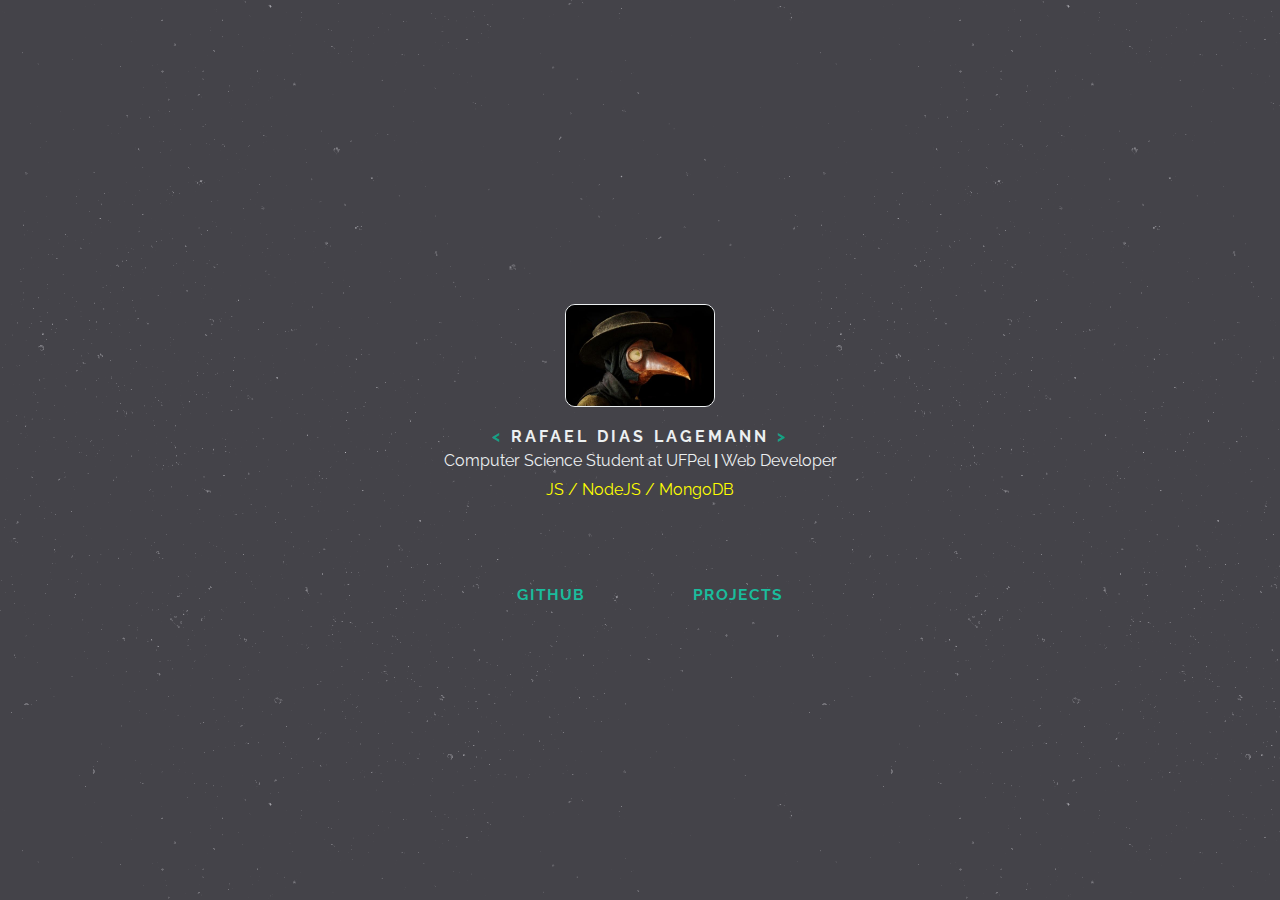
==== index.html @ 9643f569 "wip" ====
<!DOCTYPE html>
<html>
<head>
	<meta charset="utf-8">	
	<meta name="viewport" content="width=device-width, initial-scale=1">

	<title> rafael d. lagemann </title>

	<link rel="stylesheet" type="text/css" href="css/style.css">

</head>
<body>
<section class="main-sec">
<div class="detail"></div>
	<img class="avatar" src="img/ava.jpg" alt="avatar">
	<h1><span> < </span>RAFAEL DIAS LAGEMANN <span> > </span></h1>

	<section class="definition">
		<p>Computer Science Student at UFPel <b>|</b> Web Developer</p>		
	</section>
	<section class="definition">
		<p class="skills"> JS / NodeJS / MongoDB </p>		
	</section>

	<section class="contact">
		<a href="http://github.com/rdlagemann" target="_blank">GITHUB</a><a href="projects/index.html">PROJECTS</a>		
	</section>
	
</section>
	
	
	<script src="js/control.js"></script>
</body>
</html>
---- css/style.css ----
@import url('https://fonts.googleapis.com/css?family=Open+Sans:300|Raleway:200');

.c1 {
	color: #ECF0F1;
	color: #1ABC9C;
	color: #16A085;
	color: #2C3E50;
	color: #E74C3C;
}

html, body {
	height: 100%;
	color: #ECF0F1;
	background-color: #ECF0F1;
	font-family: 'Raleway', sans-serif;
	background-image: url(../img/stardust.png);
}

body {
	display: flex;
}


*{
	color: #ECF0F1;
	padding: 0;
	margin: 0;
	box-sizing: border-box;
}

a {
	color: #1ABC9C;
	text-decoration: none;
	font-weight: bold;
	padding-bottom: 5px;
	border-bottom: 3px solid transparent;
}

a:hover {
	color: #1ABC9C;
	border-bottom: 3px solid #E74C3C;
	transition: all .3s ease-out;
}

::selection {
  background: #2C3E50; /* WebKit/Blink Browsers */
  color: #E74C3C;
}



.main-sec h1 {
	text-align: center;
	font-size: 16px;
	letter-spacing: 3px;
	word-spacing: 1px;	
	margin-bottom: 5px;	
}

.main-sec h1 span {
	color: #16A085;
}

.main-sec {
	display: flex;
	flex-direction: column;
	align-items: center;
	justify-content: center;
	margin: 0 auto;
}

.detail {
	/*position: relative;
	right: 100px;
	top: 50px;
	background-color: #E74C3C;
	width: 100px;
	height: 3px;
	/*box-shadow: 30px 0 0 yellow;*/*/

}

.detail:before {
	content: '';
}

.avatar {
	width: 150px;
	height: auto;
	border-radius: 10px;
	margin:20px;
	border: 1px solid #ECF0F1;
}

.definition {
	text-align: center;
	margin-bottom: 10px;
}

.skills {
	color: yellow;
}
.contact span {
	display: block;
}

.contact {
	width: 100%;
	font-size: 16px;
	letter-spacing: 1px;
	transform: scale(1, .9);
	display: flex;
	justify-content: space-around;
	align-items: center;
	padding: 80px 0 0 20px;
}
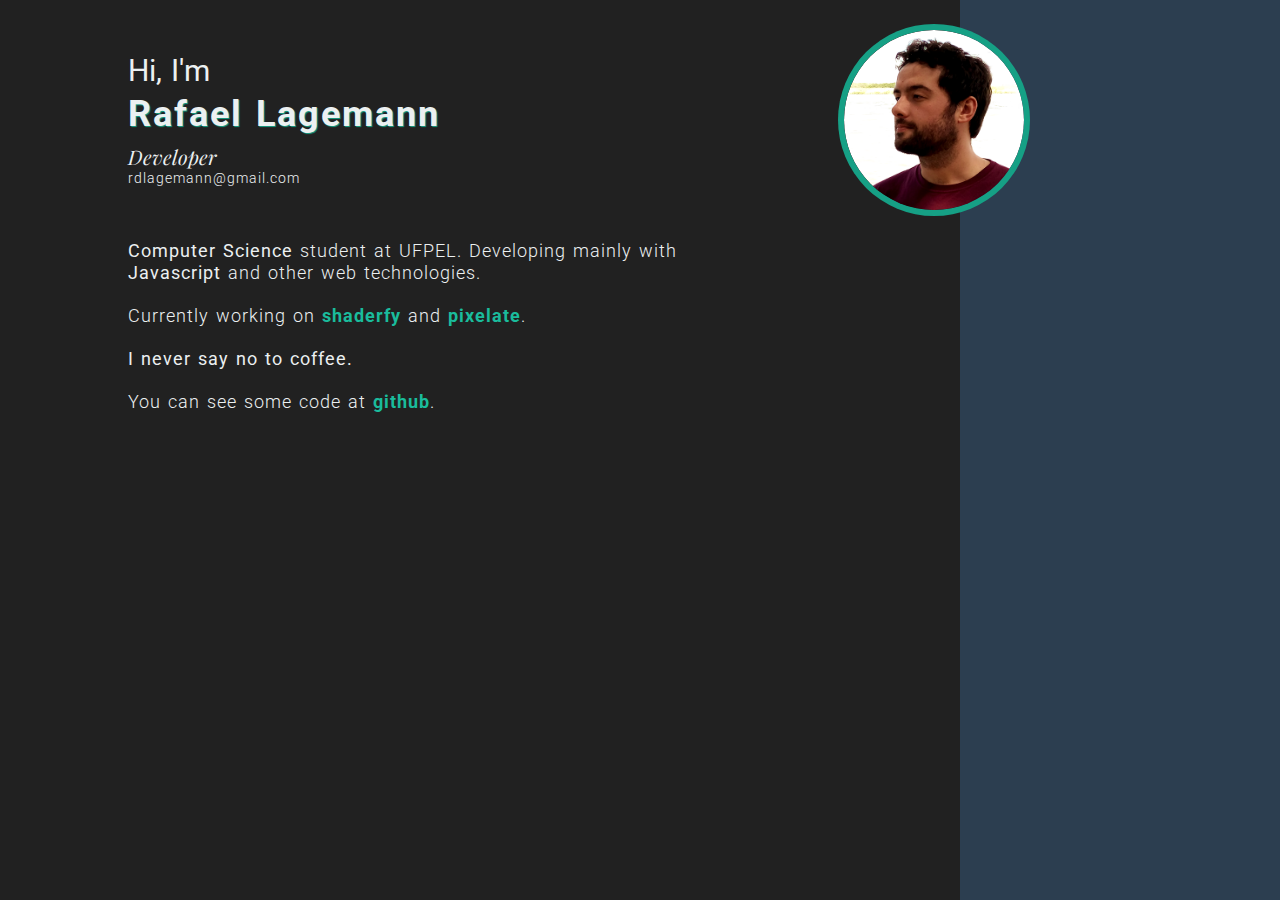
==== commit 50048a91: "updated" ====
--- a/index.html
+++ b/index.html
@@ -4,29 +4,52 @@
 	<meta charset="utf-8">	
 	<meta name="viewport" content="width=device-width, initial-scale=1">
 
-	<title> rafael d. lagemann </title>
+	<title> rafael lagemann </title>
 
+	<link rel="stylesheet" href="css/normalize.css">
+	<link rel="stylesheet" href="css/animate.css">
 	<link rel="stylesheet" type="text/css" href="css/style.css">
 
 </head>
 <body>
-<section class="main-sec">
-<div class="detail"></div>
-	<img class="avatar" src="img/ava.jpg" alt="avatar">
-	<h1><span> < </span>RAFAEL DIAS LAGEMANN <span> > </span></h1>
 
-	<section class="definition">
-		<p>Computer Science Student at UFPel <b>|</b> Web Developer</p>		
-	</section>
-	<section class="definition">
-		<p class="skills"> JS / NodeJS / MongoDB </p>		
-	</section>
+	<div class="separator">
+	</div>
+	<div class="profile-image">
+		<img src="img/profile.png" alt="Rafael Lagemann profile image.">
+	</div>
 
-	<section class="contact">
-		<a href="http://github.com/rdlagemann" target="_blank">GITHUB</a><a href="projects/index.html">PROJECTS</a>		
-	</section>
+	<div class="title left-aligned">
+			<span>Hi, I'm</span>
+			<h1 class="animated fadeInDown">Rafael Lagemann</h1>
+			<div class="subtitle">
+				<i>Developer</i>
+				<p>rdlagemann@gmail.com</p>				
+			</div>
+	</div>
 	
-</section>
+	<div class="main-section left-aligned">
+	<p>
+		<span class="animated fadeIn1">
+			<strong>Computer Science</strong> student at UFPEL. 
+			Developing mainly with <strong>Javascript</strong> and other web technologies. 
+		</span>	
+		<br>
+		<br>
+		<span class="animated fadeIn3">
+				Currently working on <a href="">shaderfy</a> and <a href="">pixelate</a>.
+		</span>		
+		<br>
+		<br>
+		<span class="animated fadeIn5">
+			<strong>I never say no to coffee.</strong> 
+			<br>
+			<br>
+			You can see some code at <a href="https://github.com/rdlagemann">github</a>.
+		</span>		
+	</p>
+
+	</div>
 	
 	
 	<script src="js/control.js"></script>
--- a/css/style.css
+++ b/css/style.css
@@ -1,4 +1,4 @@
-@import url('https://fonts.googleapis.com/css?family=Open+Sans:300|Raleway:200');
+@import url('https://fonts.googleapis.com/css?family=Playfair+Display|Roboto:300,400');
 
 .c1 {
 	color: #ECF0F1;
@@ -8,110 +8,200 @@
 	color: #E74C3C;
 }
 
-html, body {
+* {
+	margin: 0;
+	padding: 0;
+}
+
+body, html {
+	background: #212121;
+	font-family: 'Roboto', sans-serif;
+	color: #ECF0F1;
+	display: -webkit-box;
+	display: -ms-flexbox;
+	display: flex;
+	-webkit-box-orient: vertical;
+	-webkit-box-direction: normal;
+	    -ms-flex-direction: column;
+	        flex-direction: column;
+	-webkit-box-align: center;
+	    -ms-flex-align: center;
+	        align-items: center;
+	-webkit-box-pack: start;
+	    -ms-flex-pack: start;
+	        justify-content: flex-start;
+	width: 100%;
 	height: 100%;
-	color: #ECF0F1;
-	background-color: #ECF0F1;
-	font-family: 'Raleway', sans-serif;
-	background-image: url(../img/stardust.png);
-}
-
-body {
+	position: relative;
+	font-size: 18px;
+}
+
+:not(.separator) {
+	z-index: 10;
+}
+
+::selection {
+	background-color: #2C3E50;
+	color: #1ABC9C;
+}
+
+h1 {
+	margin-top: 5px;
+	margin-bottom: 10px;
+	font-size: 2rem;
+	letter-spacing: 2px;
+	word-spacing: 2px;
+	text-shadow: 1px 1px 1px #16A085;
+	flex-wrap: wrap;
+}
+
+a:link,
+a:visited {
+	text-decoration: none;
+	color: #1ABC9C;
+	font-weight: bold;
+	position: relative;
+}
+
+a::before,
+a::after{
+	position: absolute;
+	content:' ';
+	top: calc(100% + 3px);
+	right: 0;
+	width: 0;
+	height: 3px;
+}
+
+a:hover {
+	color: #16A085;
+}
+
+a:hover::before,
+a:hover::after{
+	width: 100%;
+	left: 0;
+}
+
+a::before {
+	transition: width .4s cubic-bezier(0.51, 0.18, 0, 0.88) .1s;
+	background: #2C3E50;
+}
+
+a::after {
+	transition: width .2s cubic-bezier(0.29, 0.18, 0.26, 0.83);
+	background: #E74C3C;
+}
+
+.title {
+	display: -webkit-box;
+	display: -ms-flexbox;
 	display: flex;
-}
-
-
-*{
-	color: #ECF0F1;
-	padding: 0;
-	margin: 0;
-	box-sizing: border-box;
-}
-
-a {
-	color: #1ABC9C;
-	text-decoration: none;
-	font-weight: bold;
-	padding-bottom: 5px;
-	border-bottom: 3px solid transparent;
-}
-
-a:hover {
-	color: #1ABC9C;
-	border-bottom: 3px solid #E74C3C;
-	transition: all .3s ease-out;
-}
-
-::selection {
-  background: #2C3E50; /* WebKit/Blink Browsers */
-  color: #E74C3C;
-}
-
-
-
-.main-sec h1 {
-	text-align: center;
-	font-size: 16px;
-	letter-spacing: 3px;
-	word-spacing: 1px;	
-	margin-bottom: 5px;	
-}
-
-.main-sec h1 span {
-	color: #16A085;
-}
-
-.main-sec {
-	display: flex;
-	flex-direction: column;
-	align-items: center;
-	justify-content: center;
-	margin: 0 auto;
-}
-
-.detail {
-	/*position: relative;
-	right: 100px;
-	top: 50px;
-	background-color: #E74C3C;
-	width: 100px;
-	height: 3px;
-	/*box-shadow: 30px 0 0 yellow;*/*/
-
-}
-
-.detail:before {
-	content: '';
-}
-
-.avatar {
-	width: 150px;
-	height: auto;
-	border-radius: 10px;
-	margin:20px;
-	border: 1px solid #ECF0F1;
-}
-
-.definition {
-	text-align: center;
-	margin-bottom: 10px;
-}
-
-.skills {
-	color: yellow;
-}
-.contact span {
-	display: block;
-}
-
-.contact {
+	-webkit-box-orient: vertical;
+	-webkit-box-direction: normal;
+	    -ms-flex-direction: column;
+	        flex-direction: column;
+	-webkit-box-align: start;
+	    -ms-flex-align: start;
+	        align-items: flex-start;
+	font-size: 20px;
+	margin: 0;	
+}
+
+.title span {
+	font-size: 30px;
+	word-spacing: 2px; 
+}
+.subtitle {
+	flex-wrap: wrap;
+}
+.subtitle i {
+	font-family: 'Playfair Display', 'Times New Roman', Times, serif;
+}
+
+.subtitle p {
+	font-size: .7em;
+	font-weight: 300;
+	letter-spacing: 1px;
+}
+
+.main-section {
+	position: relative;
+	font-weight: 300;
+	width: 50%;
+	font-size: 1rem;
+	word-spacing: 2px;
+	letter-spacing: 1px;
+	line-height: 1.2em;
+	flex-wrap: wrap;
+}
+
+.left-aligned{
+	-ms-flex-item-align: start;
+	    align-self: flex-start;
+	margin-left: 10%;
+	margin-top: 3rem;
+}
+
+.profile-image{
+	position: absolute;
+	top: 30px;
+	right: 20%;
+	max-width: 180px;
+	max-height: 180px;
+	border-radius: 50%;
+	overflow: hidden;
+	/* box-shadow: 0 0 30px 2px #212121; */
+	box-shadow: 0 0 0 6px #16A085;
+}
+
+.profile-image:hover img {
+	transform: scale(1.1);
+	transition: all .5s;
+}
+
+.profile-image img{
+	max-width: 100%;
+	width: 180px;
+	height: 180px;
+	border-radius: 50%;
+	transition: all .5s linear;	
+}
+
+.separator{
+	z-index: 1;
+	content:"";
 	width: 100%;
-	font-size: 16px;
-	letter-spacing: 1px;
-	transform: scale(1, .9);
-	display: flex;
-	justify-content: space-around;
-	align-items: center;
-	padding: 80px 0 0 20px;
-}
-
+	height: 100%;
+	position: absolute;
+	left: 75%;
+	top: 0;
+	background-color: #2C3E50;
+}
+
+@media only screen and (max-width: 780px) {
+	html, body {
+		font-size: 16px;
+	}
+	.profile-image {
+		right: 10%;
+	}
+}
+
+@media only screen and (max-width: 600px) {
+	.separator {
+		right:0;
+	}
+
+	.profile-image {
+		display: none;
+	}
+
+	.main-section {
+		width: 90%;
+	}
+	.left-aligned {
+		margin-left: 5%;
+	}
+
+}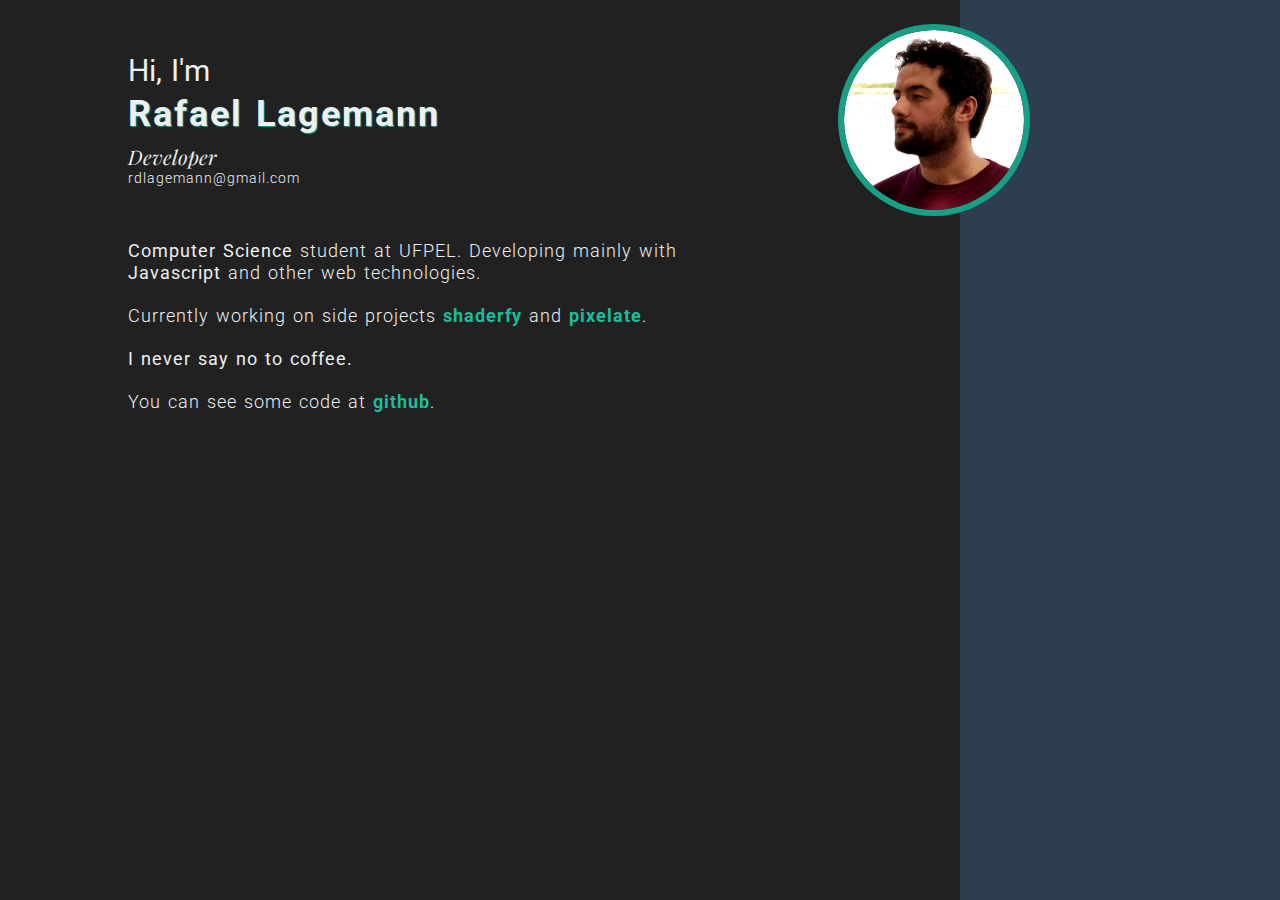
==== commit f6690808: "fixed links & compressed png" ====
--- a/index.html
+++ b/index.html
@@ -37,7 +37,7 @@
 		<br>
 		<br>
 		<span class="animated fadeIn3">
-				Currently working on <a href="">shaderfy</a> and <a href="">pixelate</a>.
+				Currently working on side projects <a href="https://github.com/rdlagemann/shaderfy" target="_blank">shaderfy</a> and <a href="https://rdlagemann.github.io/pixelate/" target="_blank">pixelate</a>.
 		</span>		
 		<br>
 		<br>
@@ -45,7 +45,7 @@
 			<strong>I never say no to coffee.</strong> 
 			<br>
 			<br>
-			You can see some code at <a href="https://github.com/rdlagemann">github</a>.
+			You can see some code at <a href="https://github.com/rdlagemann" target="_blank">github</a>.
 		</span>		
 	</p>
 
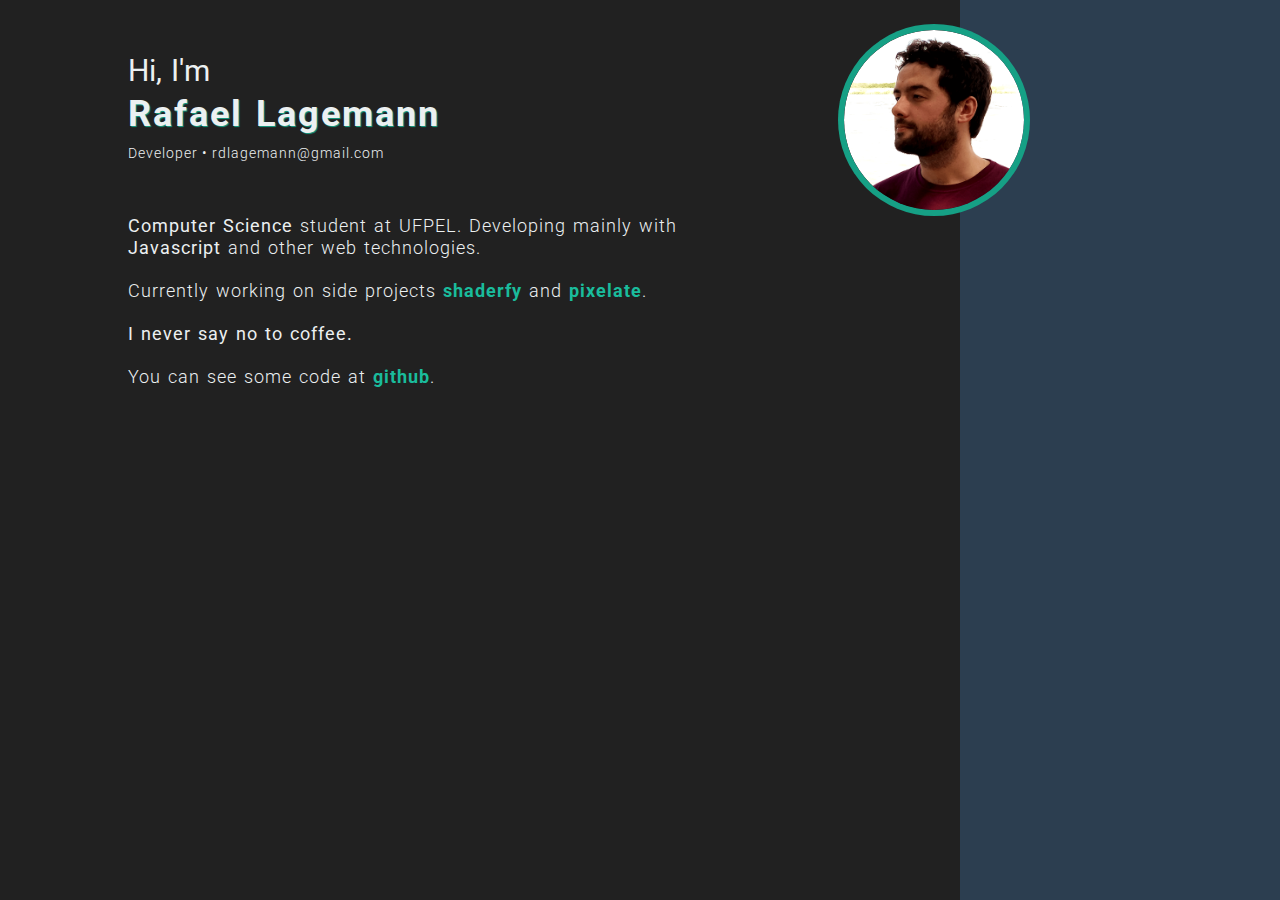
==== commit eab46115: "afonts fix" ====
--- a/index.html
+++ b/index.html
@@ -23,8 +23,7 @@
 			<span>Hi, I'm</span>
 			<h1 class="animated fadeInDown">Rafael Lagemann</h1>
 			<div class="subtitle">
-				<i>Developer</i>
-				<p>rdlagemann@gmail.com</p>				
+				<p>Developer &bull; rdlagemann@gmail.com</p>				
 			</div>
 	</div>
 	
--- a/css/style.css
+++ b/css/style.css
@@ -1,4 +1,4 @@
-@import url('https://fonts.googleapis.com/css?family=Playfair+Display|Roboto:300,400');
+@import url('https://fonts.googleapis.com/css?family=Roboto:300,400');
 
 .c1 {
 	color: #ECF0F1;
@@ -34,6 +34,7 @@
 	height: 100%;
 	position: relative;
 	font-size: 18px;
+	overflow-x: hidden;
 }
 
 :not(.separator) {
@@ -115,9 +116,6 @@
 .subtitle {
 	flex-wrap: wrap;
 }
-.subtitle i {
-	font-family: 'Playfair Display', 'Times New Roman', Times, serif;
-}
 
 .subtitle p {
 	font-size: .7em;
@@ -151,7 +149,6 @@
 	max-height: 180px;
 	border-radius: 50%;
 	overflow: hidden;
-	/* box-shadow: 0 0 30px 2px #212121; */
 	box-shadow: 0 0 0 6px #16A085;
 }
 
@@ -165,18 +162,20 @@
 	width: 180px;
 	height: 180px;
 	border-radius: 50%;
-	transition: all .5s linear;	
+	transition: all .5s;	
 }
 
 .separator{
+	position: absolute;
 	z-index: 1;
-	content:"";
+	content:" ";
 	width: 100%;
 	height: 100%;
 	position: absolute;
 	left: 75%;
 	top: 0;
 	background-color: #2C3E50;
+	overflow: hidden;
 }
 
 @media only screen and (max-width: 780px) {
@@ -193,7 +192,8 @@
 		right:0;
 	}
 
-	.profile-image {
+	.profile-image,
+	.separator {
 		display: none;
 	}
 
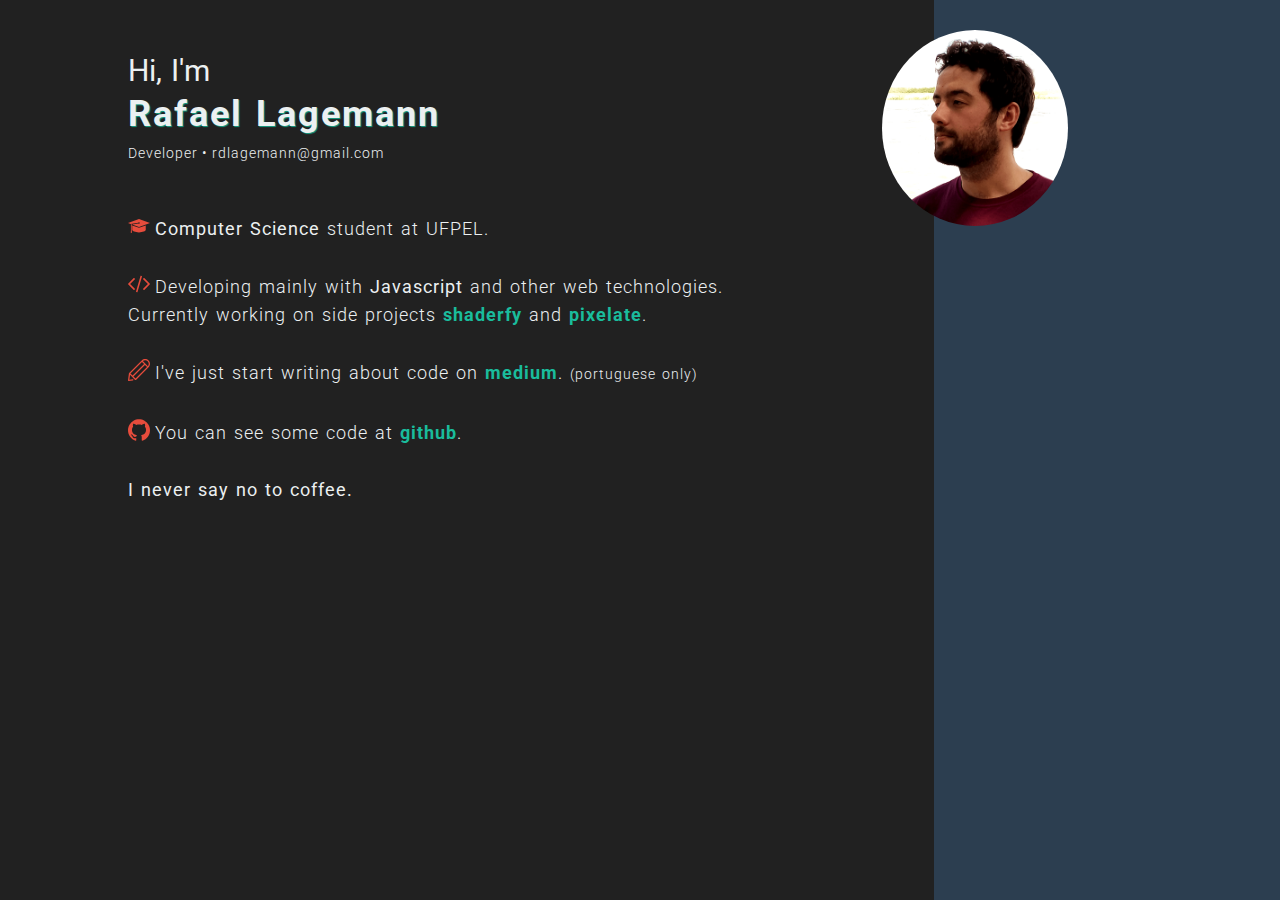
==== commit 6c97c808: "icons & medium link" ====
--- a/index.html
+++ b/index.html
@@ -29,28 +29,29 @@
 	
 	<div class="main-section left-aligned">
 	<p>
-		<span class="animated fadeIn1">
+		<span class="align"><img class="svg-icon animated fadeIn3" src="img/graduation-hat.svg" alt=""></span>
 			<strong>Computer Science</strong> student at UFPEL. 
-			Developing mainly with <strong>Javascript</strong> and other web technologies. 
 		</span>	
 		<br>
 		<br>
-		<span class="animated fadeIn3">
-				Currently working on side projects <a href="https://github.com/rdlagemann/shaderfy" target="_blank">shaderfy</a> and <a href="https://rdlagemann.github.io/pixelate/" target="_blank">pixelate</a>.
-		</span>		
+		<span class="align"><img class="svg-icon animated fadeIn3" src="img/code.svg" alt=""></span>
+		Developing mainly with <strong>Javascript</strong> and other web technologies. Currently working on side projects <a href="https://github.com/rdlagemann/shaderfy" target="_blank">shaderfy</a> 
+		and <a href="https://rdlagemann.github.io/pixelate/" target="_blank">pixelate</a>.	
 		<br>
 		<br>
-		<span class="animated fadeIn5">
-			<strong>I never say no to coffee.</strong> 
+		<span class="align"><img class="svg-icon animated fadeIn3" src="img/edit.svg" alt=""></span>
+			I've just start writing about code on <a href="https://medium.com/@rdlagemann" target="_blank">medium</a>. <small>(portuguese only)</small>
 			<br>
 			<br>
+			<span class="align"><img class="svg-icon animated fadeIn3" src="img/github-logo.svg" alt=""></span>
 			You can see some code at <a href="https://github.com/rdlagemann" target="_blank">github</a>.
-		</span>		
+			<br>
+			<br>
+			<strong>I never say no to coffee.</strong> 	
 	</p>
 
 	</div>
 	
-	
 	<script src="js/control.js"></script>
 </body>
 </html>
--- a/css/style.css
+++ b/css/style.css
@@ -41,6 +41,11 @@
 	z-index: 10;
 }
 
+::-moz-selection {
+	background-color: #2C3E50;
+	color: #1ABC9C;
+}
+
 ::selection {
 	background-color: #2C3E50;
 	color: #1ABC9C;
@@ -53,7 +58,8 @@
 	letter-spacing: 2px;
 	word-spacing: 2px;
 	text-shadow: 1px 1px 1px #16A085;
-	flex-wrap: wrap;
+	-ms-flex-wrap: wrap;
+	    flex-wrap: wrap;
 }
 
 a:link,
@@ -85,11 +91,15 @@
 }
 
 a::before {
+	-webkit-transition: width .4s cubic-bezier(0.51, 0.18, 0, 0.88) .1s;
+	-o-transition: width .4s cubic-bezier(0.51, 0.18, 0, 0.88) .1s;
 	transition: width .4s cubic-bezier(0.51, 0.18, 0, 0.88) .1s;
 	background: #2C3E50;
 }
 
 a::after {
+	-webkit-transition: width .2s cubic-bezier(0.29, 0.18, 0.26, 0.83);
+	-o-transition: width .2s cubic-bezier(0.29, 0.18, 0.26, 0.83);
 	transition: width .2s cubic-bezier(0.29, 0.18, 0.26, 0.83);
 	background: #E74C3C;
 }
@@ -114,7 +124,8 @@
 	word-spacing: 2px; 
 }
 .subtitle {
-	flex-wrap: wrap;
+	-ms-flex-wrap: wrap;
+	    flex-wrap: wrap;
 }
 
 .subtitle p {
@@ -131,7 +142,25 @@
 	word-spacing: 2px;
 	letter-spacing: 1px;
 	line-height: 1.2em;
-	flex-wrap: wrap;
+	-ms-flex-wrap: wrap;
+	    flex-wrap: wrap;
+}
+
+.main-section p {
+	line-height: 1.6em;
+}
+
+.align {
+	position: relative;
+	margin-right: 1.5em;	
+}
+
+.svg-icon {
+	width: 1.2em;
+	height: auto;
+	position: absolute;
+	bottom: 2px;
+	left: 0;	
 }
 
 .left-aligned{
@@ -144,25 +173,18 @@
 .profile-image{
 	position: absolute;
 	top: 30px;
-	right: 20%;
-	max-width: 180px;
-	max-height: 180px;
+	left: 60%;
+	height: auto;
+	width: auto;
 	border-radius: 50%;
 	overflow: hidden;
-	box-shadow: 0 0 0 6px #16A085;
-}
-
-.profile-image:hover img {
-	transform: scale(1.1);
-	transition: all .5s;
+	text-align: center;
 }
 
 .profile-image img{
-	max-width: 100%;
-	width: 180px;
-	height: 180px;
+	width: 45%;
+	height: auto;
 	border-radius: 50%;
-	transition: all .5s;	
 }
 
 .separator{
@@ -172,26 +194,20 @@
 	width: 100%;
 	height: 100%;
 	position: absolute;
-	left: 75%;
+	left: 73%;
 	top: 0;
 	background-color: #2C3E50;
-	overflow: hidden;
+	overflow-x: hidden;
 }
 
 @media only screen and (max-width: 780px) {
 	html, body {
 		font-size: 16px;
 	}
-	.profile-image {
-		right: 10%;
-	}
+	
 }
 
 @media only screen and (max-width: 600px) {
-	.separator {
-		right:0;
-	}
-
 	.profile-image,
 	.separator {
 		display: none;
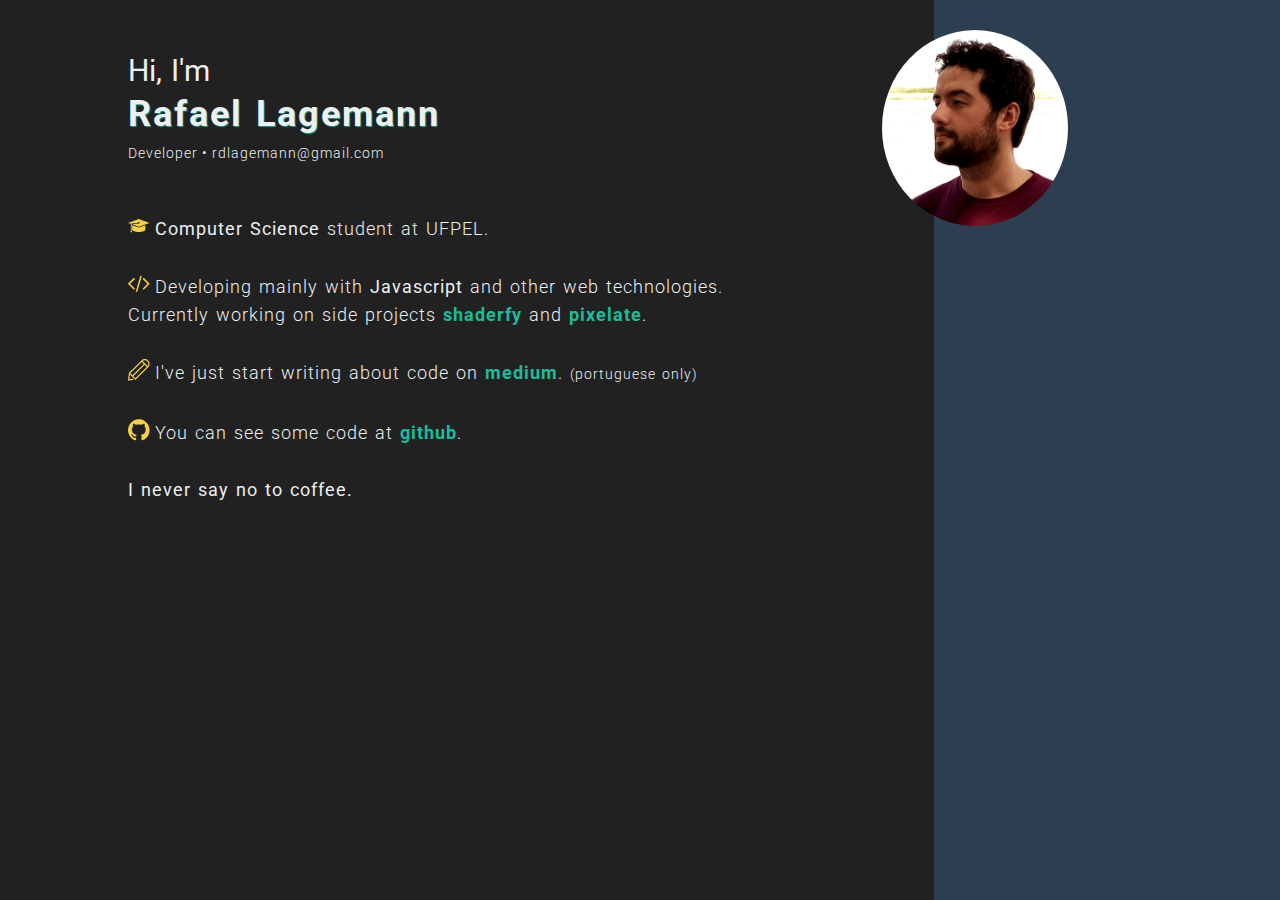
==== commit 67c8f243: "svg updated" ====
--- a/index.html
+++ b/index.html
@@ -29,21 +29,21 @@
 	
 	<div class="main-section left-aligned">
 	<p>
-		<span class="align"><img class="svg-icon animated fadeIn3" src="img/graduation-hat.svg" alt=""></span>
+		<span class="align"><svg class="svg-icon animated fadeIn3" xmlns="http://www.w3.org/2000/svg" width="512" height="512" viewBox="0 0 65.4 65.4"><style>.a{fill:#e74c3c;}</style><path d="M12.7 30.9v13.8c0 2.8 9 7 20 7 11.1 0 20-4.2 20-7v-13.8l-20 7.2L12.7 30.9z" class="a"/><path d="M11.1 48.8v-21.4H8.7v21.4c-0.7 0.4-1.2 1.1-1.2 2 0 1.3 1 2.3 2.3 2.3 1.3 0 2.3-1 2.3-2.3C12.2 50 11.8 49.2 11.1 48.8z" class="a"/><path d="M30.4 23.1c0.3-0.9 1.2-1.6 2.3-1.6 1.3 0 2.4 1.1 2.4 2.4 0 1.3-1.1 2.4-2.4 2.4 -0.8 0-1.4-0.4-1.9-0.9l-18.6 2.9 20.5 7.3 32.7-11.7L32.7 12.2 0 23.9l7.6 2.7L30.4 23.1z" class="a"/></svg></span>
 			<strong>Computer Science</strong> student at UFPEL. 
 		</span>	
 		<br>
 		<br>
-		<span class="align"><img class="svg-icon animated fadeIn3" src="img/code.svg" alt=""></span>
+		<span class="align"><svg class="svg-icon animated fadeIn3" xmlns="http://www.w3.org/2000/svg" width="512" height="512" viewBox="0 0 522.5 522.5"><style>.a{fill:#e74c3c;}</style><path d="M325.8 70.5l-17.7-4.9c-2.3-0.8-4.5-0.5-6.7 0.7 -2.2 1.2-3.7 3.1-4.4 5.6L190.4 440.5c-0.8 2.5-0.5 4.8 0.7 7 1.2 2.2 3.1 3.7 5.6 4.4l17.7 4.9c2.3 0.8 4.5 0.5 6.7-0.7 2.2-1.2 3.7-3.1 4.4-5.6L332 81.9c0.8-2.5 0.5-4.8-0.7-7C330.1 72.7 328.2 71.3 325.8 70.5z" class="a"/><path d="M166.2 142.5c0-2.5-1-4.7-2.9-6.6l-14.3-14.3c-1.9-1.9-4.1-2.9-6.6-2.9s-4.7 1-6.6 2.9L2.9 254.7C1 256.6 0 258.8 0 261.2c0 2.5 1 4.7 2.9 6.6l133 133c1.9 1.9 4.1 2.9 6.6 2.9s4.7-1 6.6-2.9l14.3-14.3c1.9-1.9 2.9-4.1 2.9-6.6 0-2.5-1-4.7-2.9-6.6L51.1 261.2l112.2-112.2C165.2 147.1 166.2 144.9 166.2 142.5z" class="a"/><path d="M519.6 254.7L386.6 121.6c-1.9-1.9-4.1-2.9-6.6-2.9 -2.5 0-4.7 1-6.6 2.9l-14.3 14.3c-1.9 1.9-2.9 4.1-2.9 6.6s0.9 4.7 2.9 6.6l112.2 112.2L359.2 373.4c-1.9 1.9-2.9 4.1-2.9 6.6 0 2.5 0.9 4.7 2.9 6.6l14.3 14.3c1.9 1.9 4.1 2.9 6.6 2.9 2.5 0 4.7-1 6.6-2.9L519.6 267.8c1.9-1.9 2.9-4.1 2.9-6.6C522.5 258.8 521.5 256.6 519.6 254.7z" class="a"/></svg></span>
 		Developing mainly with <strong>Javascript</strong> and other web technologies. Currently working on side projects <a href="https://github.com/rdlagemann/shaderfy" target="_blank">shaderfy</a> 
 		and <a href="https://rdlagemann.github.io/pixelate/" target="_blank">pixelate</a>.	
 		<br>
 		<br>
-		<span class="align"><img class="svg-icon animated fadeIn3" src="img/edit.svg" alt=""></span>
+		<span class="align"> <svg class="svg-icon animated fadeIn3" xmlns="http://www.w3.org/2000/svg" viewBox="0 0 469.3 469.3" width="512" height="512"><path d="M438.9 30.4c-40.4-40.5-106.1-40.5-146.5 0l-268.6 268.5c-2.1 2.1-3.4 4.8-3.8 7.7l-19.9 147.4c-0.6 4.2 0.9 8.4 3.8 11.3 2.5 2.5 6 4 9.5 4 0.6 0 1.2 0 1.8-0.1l88.8-12c7.4-1 12.6-7.8 11.6-15.2 -1-7.4-7.8-12.6-15.2-11.6l-71.2 9.6 13.9-102.8 108.2 108.2c2.5 2.5 6 4 9.5 4s7-1.4 9.5-4l268.6-268.5c19.6-19.6 30.4-45.6 30.4-73.3S458.5 49.9 438.9 30.4zM297.6 63.4l45.1 45.1 -245.1 245.1 -45.1-45.1L297.6 63.4zM160.9 416.8l-44.1-44.1 245.1-245.1 44.1 44.1L160.9 416.8zM424.8 152.4l-107.9-107.9c13.7-11.3 30.8-17.5 48.8-17.5 20.5 0 39.7 8 54.2 22.4s22.4 33.7 22.4 54.2C442.3 121.7 436.1 138.7 424.8 152.4z" fill="#e74c3c"/></svg></span>
 			I've just start writing about code on <a href="https://medium.com/@rdlagemann" target="_blank">medium</a>. <small>(portuguese only)</small>
 			<br>
 			<br>
-			<span class="align"><img class="svg-icon animated fadeIn3" src="img/github-logo.svg" alt=""></span>
+			<span class="align"><svg class="svg-icon animated fadeIn3" xmlns="http://www.w3.org/2000/svg" width="512" height="512" viewBox="0 0 438.5 438.5"><path d="M409.1 114.6c-19.6-33.6-46.2-60.2-79.8-79.8C295.7 15.2 259.1 5.4 219.3 5.4c-39.8 0-76.5 9.8-110.1 29.4 -33.6 19.6-60.2 46.2-79.8 79.8C9.8 148.2 0 184.9 0 224.6c0 47.8 13.9 90.7 41.8 128.9 27.9 38.2 63.9 64.6 108.1 79.2 5.1 1 8.9 0.3 11.4-2 2.5-2.3 3.7-5.1 3.7-8.6 0-0.6 0-5.7-0.1-15.4 -0.1-9.7-0.1-18.2-0.1-25.4l-6.6 1.1c-4.2 0.8-9.5 1.1-15.8 1 -6.4-0.1-13-0.8-19.8-2 -6.9-1.2-13.2-4.1-19.1-8.6 -5.9-4.5-10.1-10.3-12.6-17.6l-2.9-6.6c-1.9-4.4-4.9-9.2-9-14.6 -4.1-5.3-8.2-8.9-12.4-10.8l-2-1.4c-1.3-1-2.6-2.1-3.7-3.4 -1.1-1.3-2-2.7-2.6-4 -0.6-1.3-0.1-2.4 1.4-3.3 1.5-0.9 4.3-1.3 8.3-1.3l5.7 0.9c3.8 0.8 8.5 3 14.1 6.9 5.6 3.8 10.2 8.8 13.8 14.8 4.4 7.8 9.7 13.8 15.8 17.8 6.2 4.1 12.4 6.1 18.7 6.1 6.3 0 11.7-0.5 16.3-1.4 4.6-1 8.8-2.4 12.8-4.3 1.7-12.8 6.4-22.6 14-29.4 -10.8-1.1-20.6-2.9-29.3-5.1 -8.7-2.3-17.6-6-26.8-11.1 -9.2-5.1-16.9-11.5-23-19.1 -6.1-7.6-11.1-17.6-15-30 -3.9-12.4-5.9-26.6-5.9-42.8 0-23 7.5-42.6 22.6-58.8 -7-17.3-6.4-36.7 2-58.2 5.5-1.7 13.7-0.4 24.6 3.9 10.9 4.3 18.8 8 23.8 11 5 3 9.1 5.6 12.1 7.7 17.7-4.9 36-7.4 54.8-7.4s37.1 2.5 54.8 7.4l10.8-6.8c7.4-4.6 16.2-8.8 26.3-12.6 10.1-3.8 17.8-4.9 23.1-3.1 8.6 21.5 9.3 40.9 2.3 58.2 15 16.2 22.6 35.8 22.6 58.8 0 16.2-2 30.5-5.9 43 -3.9 12.5-8.9 22.5-15.1 30 -6.2 7.5-13.9 13.9-23.1 19 -9.2 5.1-18.2 8.9-26.8 11.1 -8.7 2.3-18.4 4-29.3 5.1 9.9 8.6 14.8 22.1 14.8 40.5v60.2c0 3.4 1.2 6.3 3.6 8.6 2.4 2.3 6.1 3 11.3 2 44.2-14.7 80.2-41.1 108.1-79.2 27.9-38.2 41.8-81.1 41.8-128.9C438.5 184.9 428.7 148.2 409.1 114.6z" fill="#e74c3c"/></svg></span>
 			You can see some code at <a href="https://github.com/rdlagemann" target="_blank">github</a>.
 			<br>
 			<br>
--- a/css/style.css
+++ b/css/style.css
@@ -101,7 +101,7 @@
 	-webkit-transition: width .2s cubic-bezier(0.29, 0.18, 0.26, 0.83);
 	-o-transition: width .2s cubic-bezier(0.29, 0.18, 0.26, 0.83);
 	transition: width .2s cubic-bezier(0.29, 0.18, 0.26, 0.83);
-	background: #E74C3C;
+	background: #f4d142;
 }
 
 .title {
@@ -154,13 +154,20 @@
 	position: relative;
 	margin-right: 1.5em;	
 }
+svg .a {
+	fill: #f4d142;
+}
+
+svg path {
+	fill: #f4d142;	
+}
 
 .svg-icon {
 	width: 1.2em;
 	height: auto;
 	position: absolute;
 	bottom: 2px;
-	left: 0;	
+	left: 0;
 }
 
 .left-aligned{
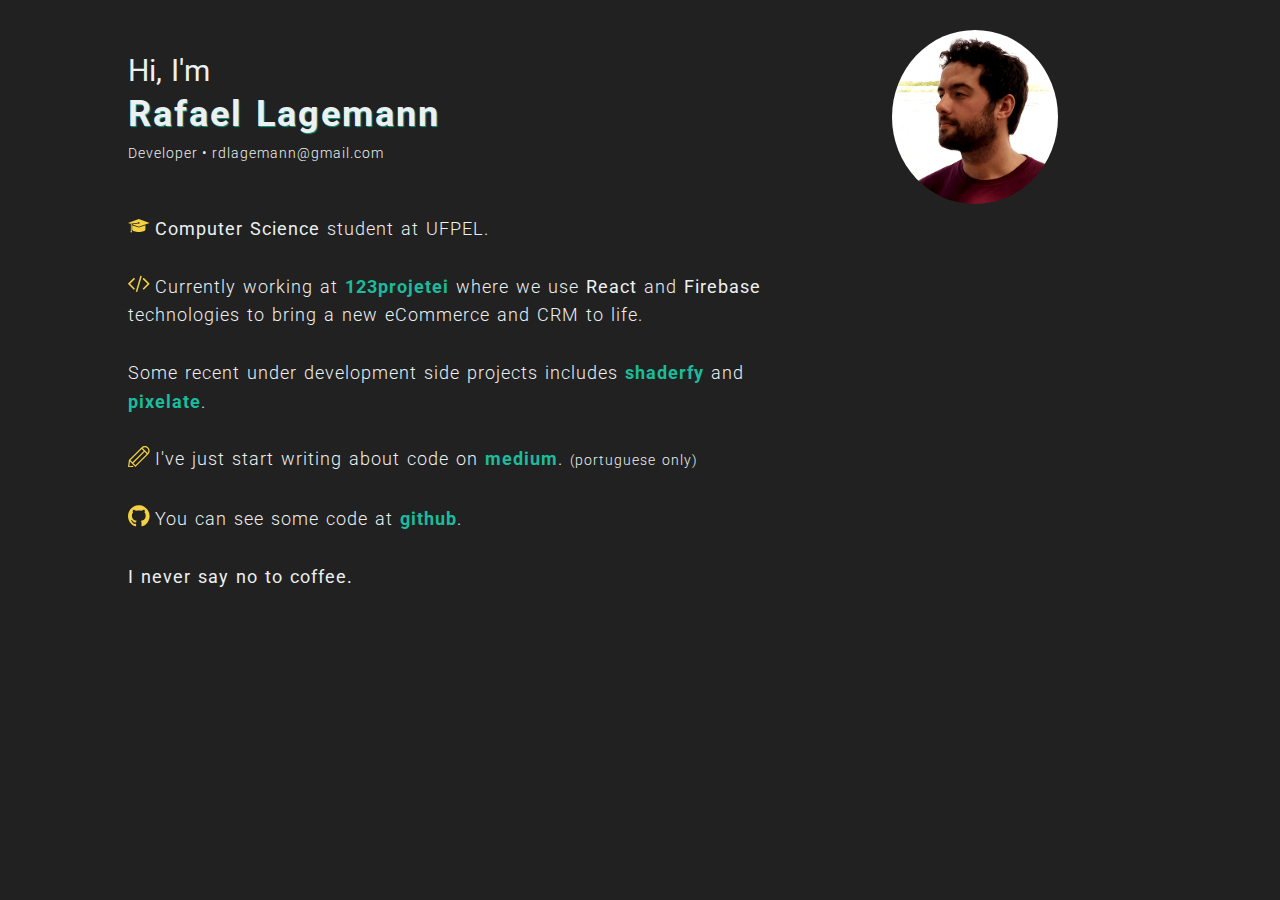
==== commit d32ac619: "update" ====
--- a/index.html
+++ b/index.html
@@ -13,8 +13,6 @@
 </head>
 <body>
 
-	<div class="separator">
-	</div>
 	<div class="profile-image">
 		<img src="img/profile.png" alt="Rafael Lagemann profile image.">
 	</div>
@@ -35,7 +33,10 @@
 		<br>
 		<br>
 		<span class="align"><svg class="svg-icon animated fadeIn3" xmlns="http://www.w3.org/2000/svg" width="512" height="512" viewBox="0 0 522.5 522.5"><style>.a{fill:#e74c3c;}</style><path d="M325.8 70.5l-17.7-4.9c-2.3-0.8-4.5-0.5-6.7 0.7 -2.2 1.2-3.7 3.1-4.4 5.6L190.4 440.5c-0.8 2.5-0.5 4.8 0.7 7 1.2 2.2 3.1 3.7 5.6 4.4l17.7 4.9c2.3 0.8 4.5 0.5 6.7-0.7 2.2-1.2 3.7-3.1 4.4-5.6L332 81.9c0.8-2.5 0.5-4.8-0.7-7C330.1 72.7 328.2 71.3 325.8 70.5z" class="a"/><path d="M166.2 142.5c0-2.5-1-4.7-2.9-6.6l-14.3-14.3c-1.9-1.9-4.1-2.9-6.6-2.9s-4.7 1-6.6 2.9L2.9 254.7C1 256.6 0 258.8 0 261.2c0 2.5 1 4.7 2.9 6.6l133 133c1.9 1.9 4.1 2.9 6.6 2.9s4.7-1 6.6-2.9l14.3-14.3c1.9-1.9 2.9-4.1 2.9-6.6 0-2.5-1-4.7-2.9-6.6L51.1 261.2l112.2-112.2C165.2 147.1 166.2 144.9 166.2 142.5z" class="a"/><path d="M519.6 254.7L386.6 121.6c-1.9-1.9-4.1-2.9-6.6-2.9 -2.5 0-4.7 1-6.6 2.9l-14.3 14.3c-1.9 1.9-2.9 4.1-2.9 6.6s0.9 4.7 2.9 6.6l112.2 112.2L359.2 373.4c-1.9 1.9-2.9 4.1-2.9 6.6 0 2.5 0.9 4.7 2.9 6.6l14.3 14.3c1.9 1.9 4.1 2.9 6.6 2.9 2.5 0 4.7-1 6.6-2.9L519.6 267.8c1.9-1.9 2.9-4.1 2.9-6.6C522.5 258.8 521.5 256.6 519.6 254.7z" class="a"/></svg></span>
-		Developing mainly with <strong>Javascript</strong> and other web technologies. Currently working on side projects <a href="https://github.com/rdlagemann/shaderfy" target="_blank">shaderfy</a> 
+    Currently working at <a href="http://123projetei.com/index/">123projetei</a> where we use
+    <strong>React</strong> and <strong>Firebase</strong> technologies to bring a new eCommerce and CRM to life.  <br /> <br />
+    
+    Some recent under development side projects includes <a href="https://github.com/rdlagemann/shaderfy" target="_blank">shaderfy</a> 
 		and <a href="https://rdlagemann.github.io/pixelate/" target="_blank">pixelate</a>.	
 		<br>
 		<br>
--- a/css/style.css
+++ b/css/style.css
@@ -37,10 +37,6 @@
 	overflow-x: hidden;
 }
 
-:not(.separator) {
-	z-index: 10;
-}
-
 ::-moz-selection {
 	background-color: #2C3E50;
 	color: #1ABC9C;
@@ -189,23 +185,11 @@
 }
 
 .profile-image img{
-	width: 45%;
+	width: 40%;
 	height: auto;
-	border-radius: 50%;
-}
-
-.separator{
-	position: absolute;
-	z-index: 1;
-	content:" ";
-	width: 100%;
-	height: 100%;
-	position: absolute;
-	left: 73%;
-	top: 0;
-	background-color: #2C3E50;
-	overflow-x: hidden;
-}
+  border-radius: 50%;
+}
+
 
 @media only screen and (max-width: 780px) {
 	html, body {
@@ -215,8 +199,7 @@
 }
 
 @media only screen and (max-width: 600px) {
-	.profile-image,
-	.separator {
+	.profile-image {
 		display: none;
 	}
 
